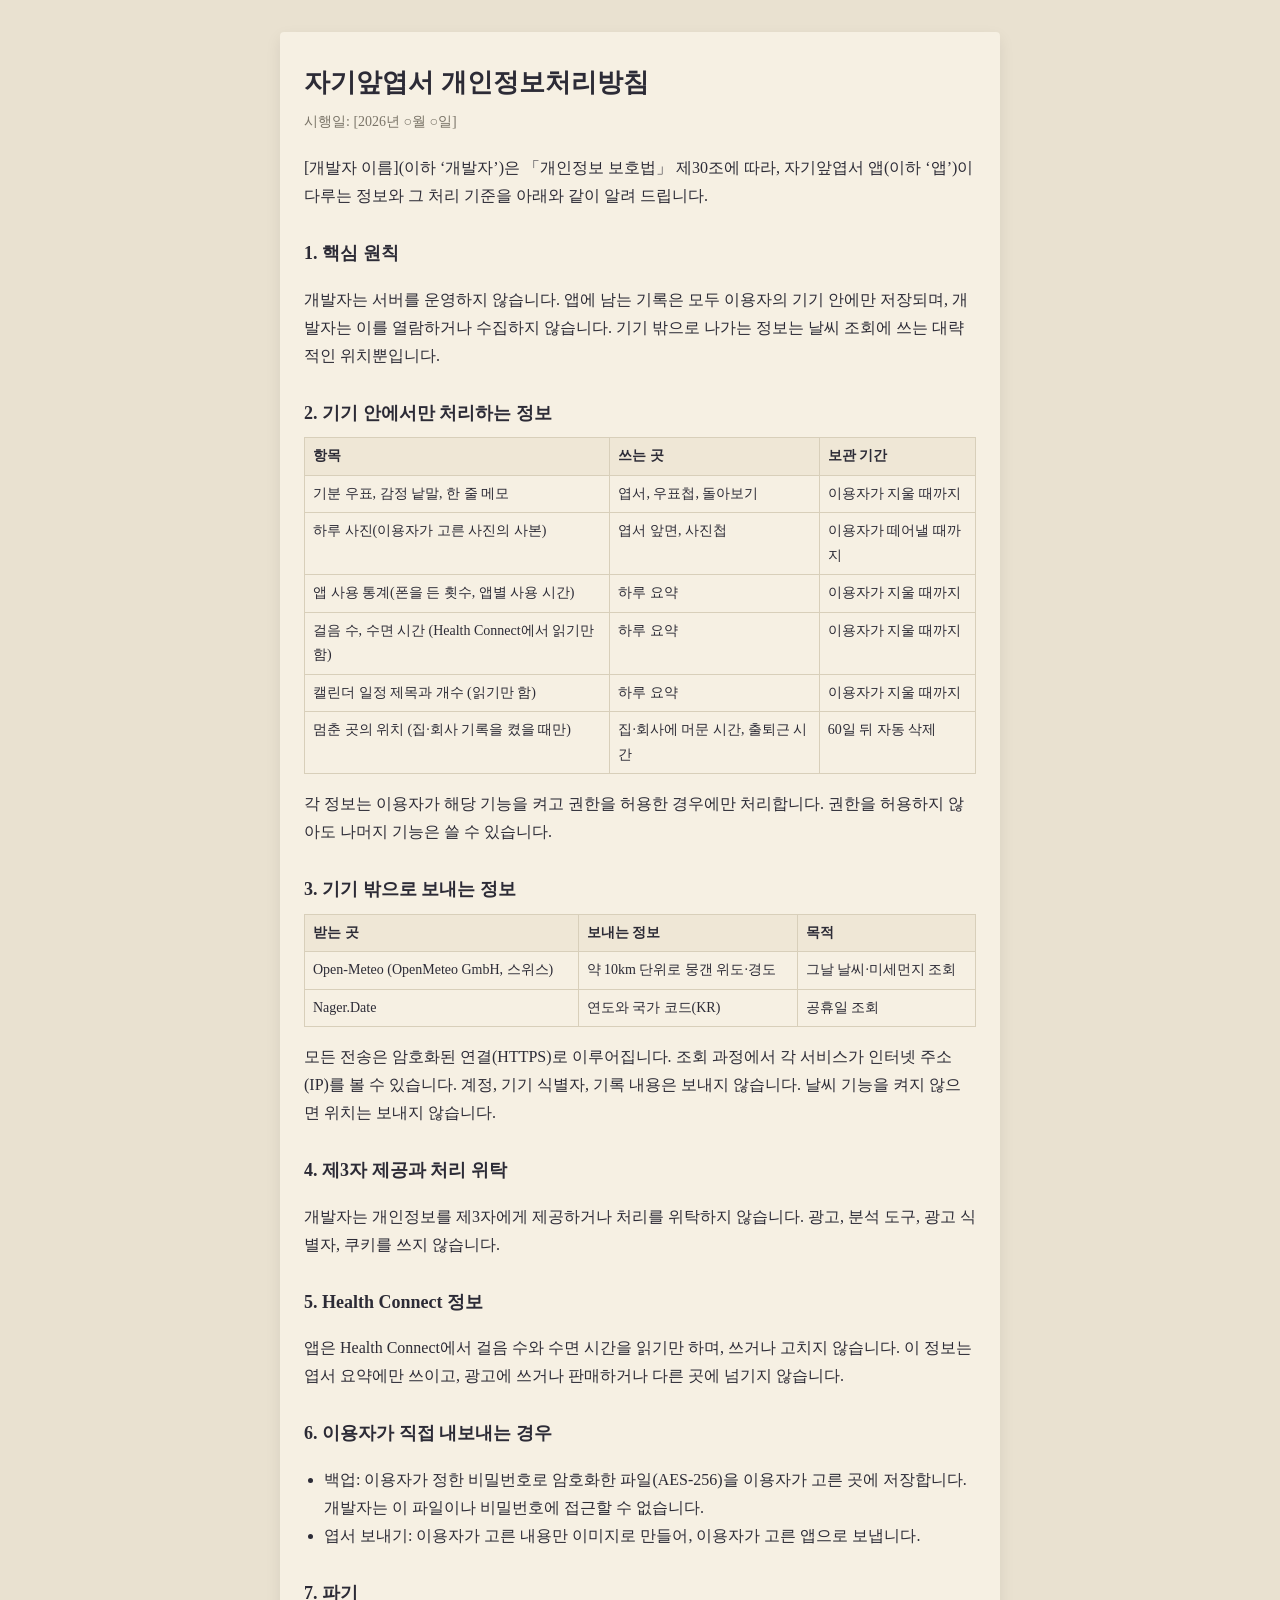
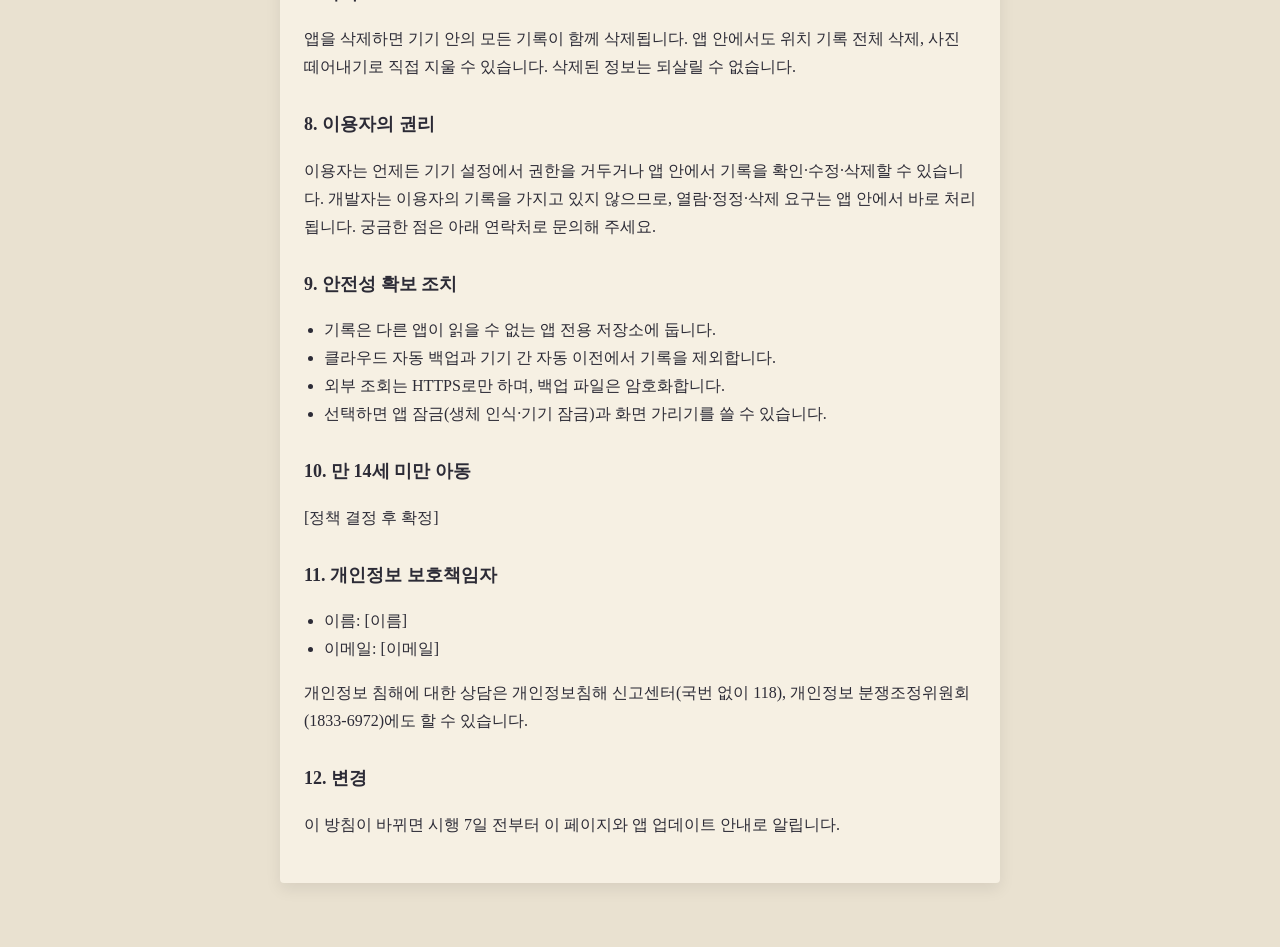
==== index.html @ 0195c379 "자기앞엽서 개인정보처리방침 페이지 Co-Authored-By: Claude Opus 5.5 <noreply@anthropic.com> Claude-Session: https://c" ====
<!doctype html>
<html lang="ko">
<head>
<meta charset="utf-8">
<meta name="viewport" content="width=device-width, initial-scale=1">
<title>자기앞엽서 개인정보처리방침</title>
<style>
  body { margin: 0; background: #e9e1d0; color: #2c2b36; font-family: "Gowun Batang", "Noto Serif KR", serif; line-height: 1.75; }
  main { max-width: 720px; margin: 0 auto; padding: 32px 20px 64px; }
  article { background: #f6f0e3; padding: 28px 24px; border-radius: 4px; box-shadow: 0 6px 16px rgba(0,0,0,.08); }
  h1 { font-size: 26px; margin: 0 0 4px; }
  h2 { font-size: 18px; margin: 28px 0 8px; }
  .meta { color: #7a7468; font-size: 14px; margin: 0 0 20px; }
  table { width: 100%; border-collapse: collapse; font-size: 14px; margin: 8px 0; }
  th, td { border: 1px solid #d8cfba; padding: 6px 8px; text-align: left; vertical-align: top; }
  th { background: #efe7d6; }
  ul { padding-left: 20px; }
</style>
</head>
<body>
<main>
<article>
<h1>자기앞엽서 개인정보처리방침</h1>
<p class="meta">시행일: [2026년 ○월 ○일]</p>

<p>[개발자 이름](이하 ‘개발자’)은 「개인정보 보호법」 제30조에 따라, 자기앞엽서 앱(이하 ‘앱’)이 다루는 정보와 그 처리 기준을 아래와 같이 알려 드립니다.</p>

<h2>1. 핵심 원칙</h2>
<p>개발자는 서버를 운영하지 않습니다. 앱에 남는 기록은 모두 이용자의 기기 안에만 저장되며, 개발자는 이를 열람하거나 수집하지 않습니다. 기기 밖으로 나가는 정보는 날씨 조회에 쓰는 대략적인 위치뿐입니다.</p>

<h2>2. 기기 안에서만 처리하는 정보</h2>
<table>
<tr><th>항목</th><th>쓰는 곳</th><th>보관 기간</th></tr>
<tr><td>기분 우표, 감정 낱말, 한 줄 메모</td><td>엽서, 우표첩, 돌아보기</td><td>이용자가 지울 때까지</td></tr>
<tr><td>하루 사진(이용자가 고른 사진의 사본)</td><td>엽서 앞면, 사진첩</td><td>이용자가 떼어낼 때까지</td></tr>
<tr><td>앱 사용 통계(폰을 든 횟수, 앱별 사용 시간)</td><td>하루 요약</td><td>이용자가 지울 때까지</td></tr>
<tr><td>걸음 수, 수면 시간 (Health Connect에서 읽기만 함)</td><td>하루 요약</td><td>이용자가 지울 때까지</td></tr>
<tr><td>캘린더 일정 제목과 개수 (읽기만 함)</td><td>하루 요약</td><td>이용자가 지울 때까지</td></tr>
<tr><td>멈춘 곳의 위치 (집·회사 기록을 켰을 때만)</td><td>집·회사에 머문 시간, 출퇴근 시간</td><td>60일 뒤 자동 삭제</td></tr>
</table>
<p>각 정보는 이용자가 해당 기능을 켜고 권한을 허용한 경우에만 처리합니다. 권한을 허용하지 않아도 나머지 기능은 쓸 수 있습니다.</p>

<h2>3. 기기 밖으로 보내는 정보</h2>
<table>
<tr><th>받는 곳</th><th>보내는 정보</th><th>목적</th></tr>
<tr><td>Open-Meteo (OpenMeteo GmbH, 스위스)</td><td>약 10km 단위로 뭉갠 위도·경도</td><td>그날 날씨·미세먼지 조회</td></tr>
<tr><td>Nager.Date</td><td>연도와 국가 코드(KR)</td><td>공휴일 조회</td></tr>
</table>
<p>모든 전송은 암호화된 연결(HTTPS)로 이루어집니다. 조회 과정에서 각 서비스가 인터넷 주소(IP)를 볼 수 있습니다. 계정, 기기 식별자, 기록 내용은 보내지 않습니다. 날씨 기능을 켜지 않으면 위치는 보내지 않습니다.</p>

<h2>4. 제3자 제공과 처리 위탁</h2>
<p>개발자는 개인정보를 제3자에게 제공하거나 처리를 위탁하지 않습니다. 광고, 분석 도구, 광고 식별자, 쿠키를 쓰지 않습니다.</p>

<h2>5. Health Connect 정보</h2>
<p>앱은 Health Connect에서 걸음 수와 수면 시간을 읽기만 하며, 쓰거나 고치지 않습니다. 이 정보는 엽서 요약에만 쓰이고, 광고에 쓰거나 판매하거나 다른 곳에 넘기지 않습니다.</p>

<h2>6. 이용자가 직접 내보내는 경우</h2>
<ul>
<li>백업: 이용자가 정한 비밀번호로 암호화한 파일(AES-256)을 이용자가 고른 곳에 저장합니다. 개발자는 이 파일이나 비밀번호에 접근할 수 없습니다.</li>
<li>엽서 보내기: 이용자가 고른 내용만 이미지로 만들어, 이용자가 고른 앱으로 보냅니다.</li>
</ul>

<h2>7. 파기</h2>
<p>앱을 삭제하면 기기 안의 모든 기록이 함께 삭제됩니다. 앱 안에서도 위치 기록 전체 삭제, 사진 떼어내기로 직접 지울 수 있습니다. 삭제된 정보는 되살릴 수 없습니다.</p>

<h2>8. 이용자의 권리</h2>
<p>이용자는 언제든 기기 설정에서 권한을 거두거나 앱 안에서 기록을 확인·수정·삭제할 수 있습니다. 개발자는 이용자의 기록을 가지고 있지 않으므로, 열람·정정·삭제 요구는 앱 안에서 바로 처리됩니다. 궁금한 점은 아래 연락처로 문의해 주세요.</p>

<h2>9. 안전성 확보 조치</h2>
<ul>
<li>기록은 다른 앱이 읽을 수 없는 앱 전용 저장소에 둡니다.</li>
<li>클라우드 자동 백업과 기기 간 자동 이전에서 기록을 제외합니다.</li>
<li>외부 조회는 HTTPS로만 하며, 백업 파일은 암호화합니다.</li>
<li>선택하면 앱 잠금(생체 인식·기기 잠금)과 화면 가리기를 쓸 수 있습니다.</li>
</ul>

<h2>10. 만 14세 미만 아동</h2>
<p>[정책 결정 후 확정]</p>

<h2>11. 개인정보 보호책임자</h2>
<ul>
<li>이름: [이름]</li>
<li>이메일: [이메일]</li>
</ul>
<p>개인정보 침해에 대한 상담은 개인정보침해 신고센터(국번 없이 118), 개인정보 분쟁조정위원회(1833-6972)에도 할 수 있습니다.</p>

<h2>12. 변경</h2>
<p>이 방침이 바뀌면 시행 7일 전부터 이 페이지와 앱 업데이트 안내로 알립니다.</p>
</article>
</main>
</body>
</html>
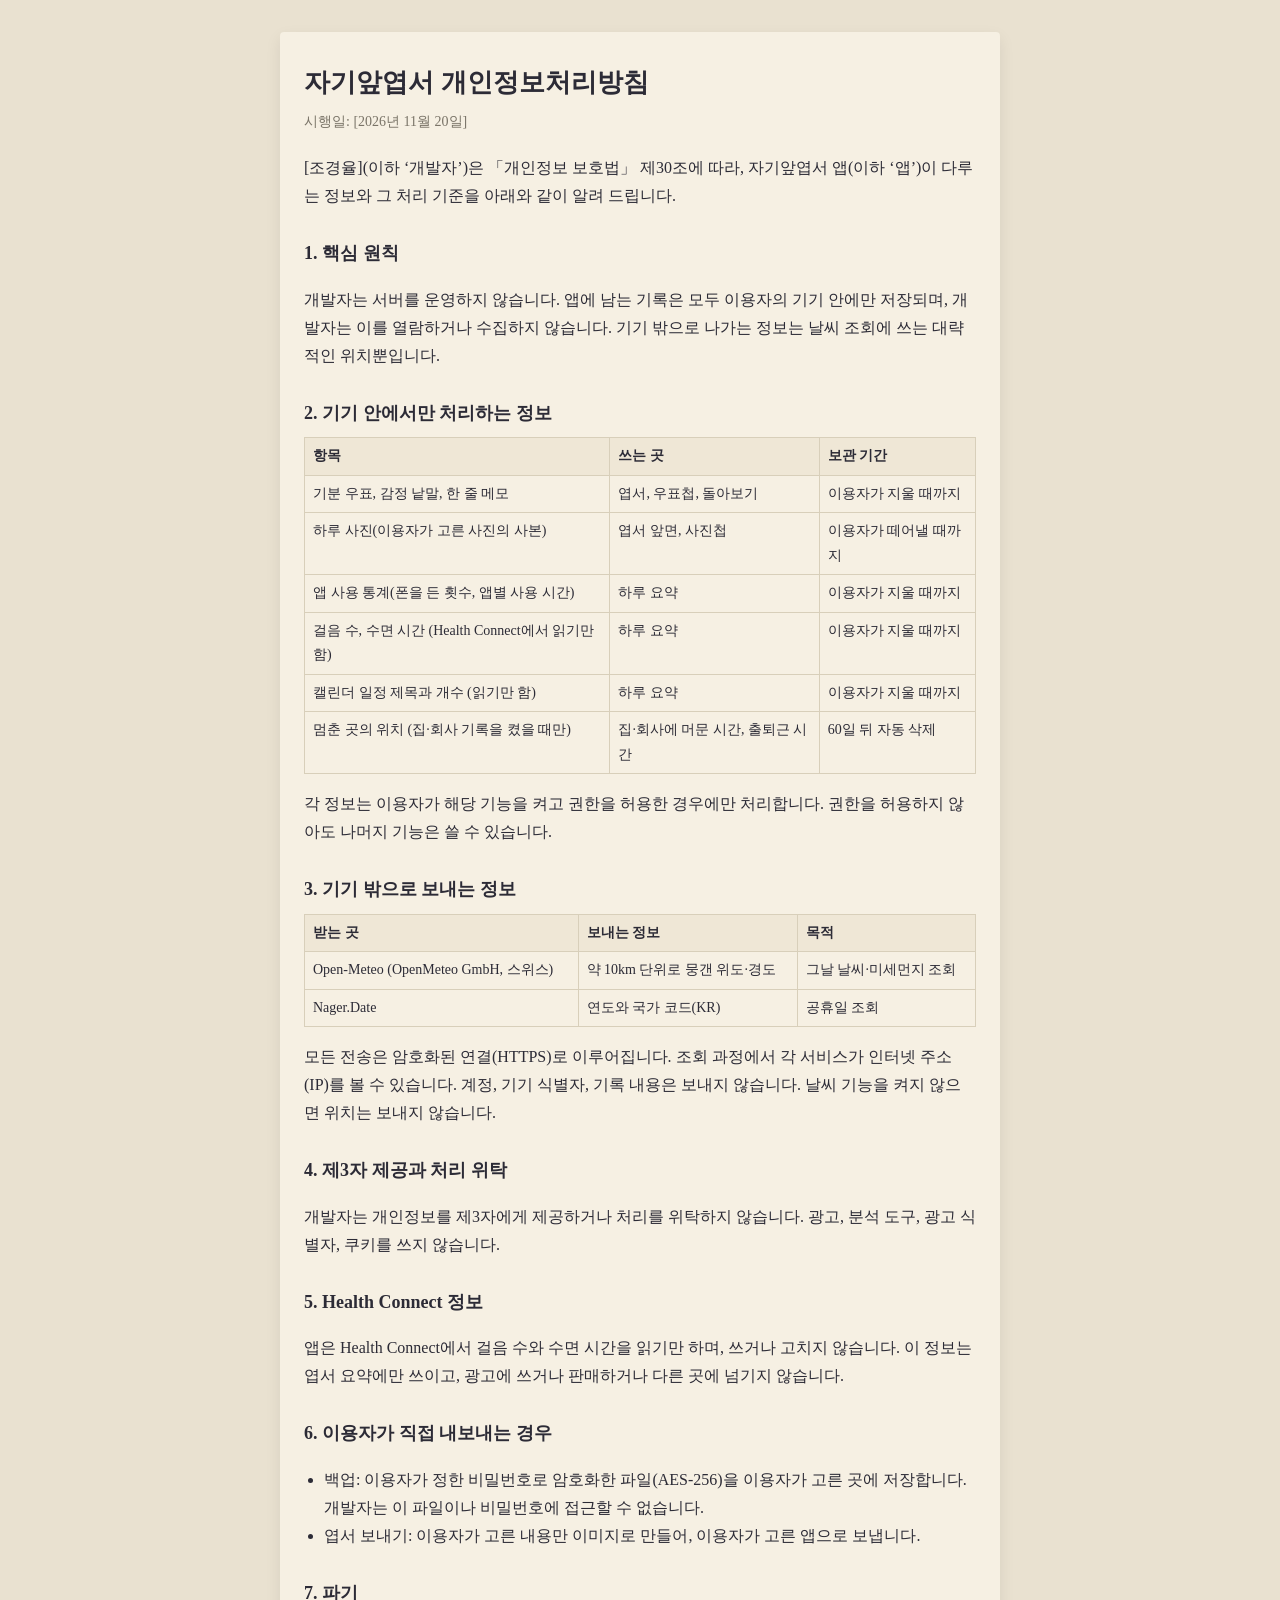
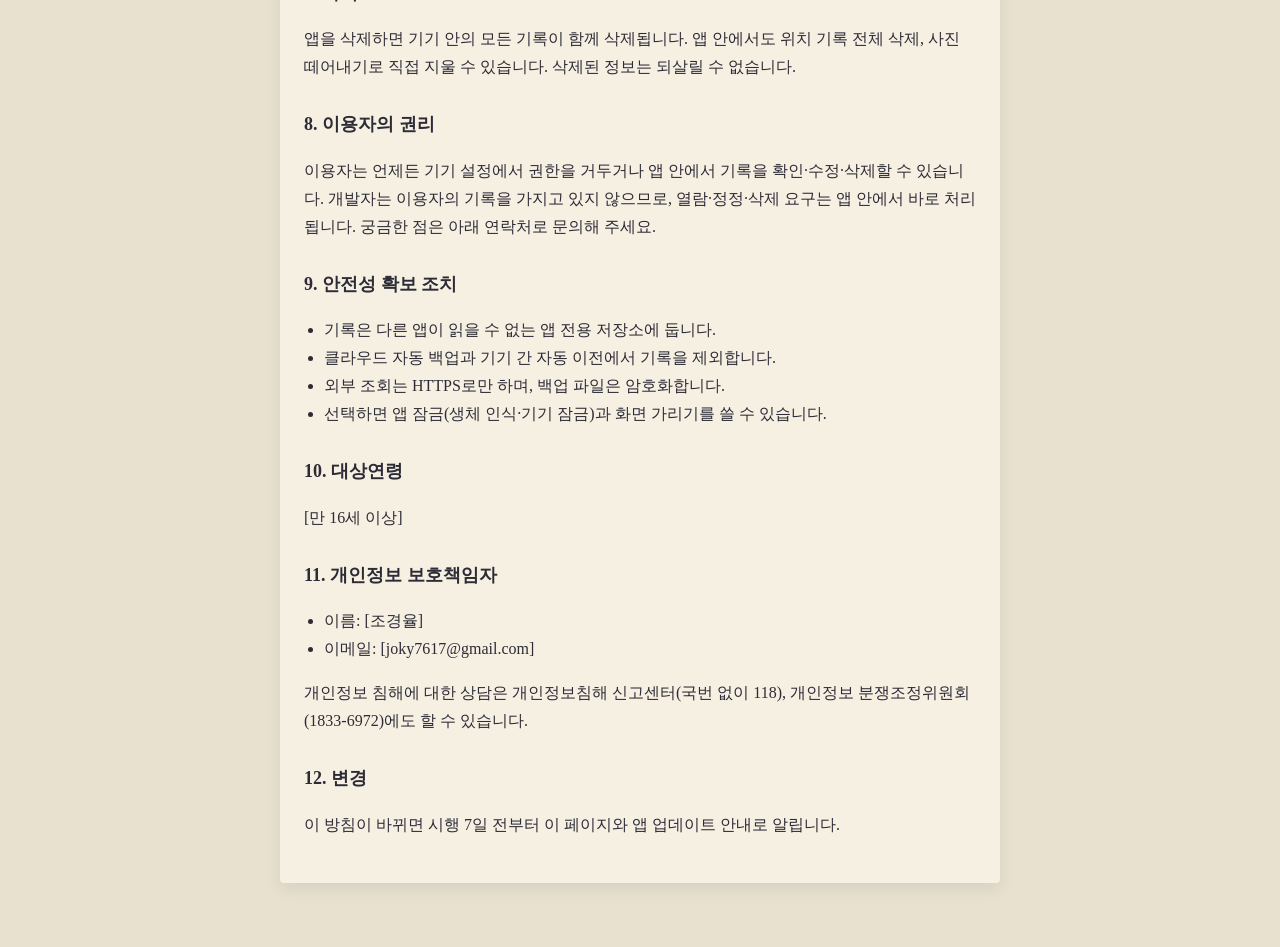
==== commit 13695b89: "Update index.html" ====
--- a/index.html
+++ b/index.html
@@ -21,9 +21,9 @@
 <main>
 <article>
 <h1>자기앞엽서 개인정보처리방침</h1>
-<p class="meta">시행일: [2026년 ○월 ○일]</p>
+<p class="meta">시행일: [2026년 11월 20일]</p>
 
-<p>[개발자 이름](이하 ‘개발자’)은 「개인정보 보호법」 제30조에 따라, 자기앞엽서 앱(이하 ‘앱’)이 다루는 정보와 그 처리 기준을 아래와 같이 알려 드립니다.</p>
+<p>[조경율](이하 ‘개발자’)은 「개인정보 보호법」 제30조에 따라, 자기앞엽서 앱(이하 ‘앱’)이 다루는 정보와 그 처리 기준을 아래와 같이 알려 드립니다.</p>
 
 <h2>1. 핵심 원칙</h2>
 <p>개발자는 서버를 운영하지 않습니다. 앱에 남는 기록은 모두 이용자의 기기 안에만 저장되며, 개발자는 이를 열람하거나 수집하지 않습니다. 기기 밖으로 나가는 정보는 날씨 조회에 쓰는 대략적인 위치뿐입니다.</p>
@@ -74,13 +74,13 @@
 <li>선택하면 앱 잠금(생체 인식·기기 잠금)과 화면 가리기를 쓸 수 있습니다.</li>
 </ul>
 
-<h2>10. 만 14세 미만 아동</h2>
-<p>[정책 결정 후 확정]</p>
+<h2>10. 대상연령</h2>
+<p>[만 16세 이상]</p>
 
 <h2>11. 개인정보 보호책임자</h2>
 <ul>
-<li>이름: [이름]</li>
-<li>이메일: [이메일]</li>
+<li>이름: [조경율]</li>
+<li>이메일: [joky7617@gmail.com]</li>
 </ul>
 <p>개인정보 침해에 대한 상담은 개인정보침해 신고센터(국번 없이 118), 개인정보 분쟁조정위원회(1833-6972)에도 할 수 있습니다.</p>
 
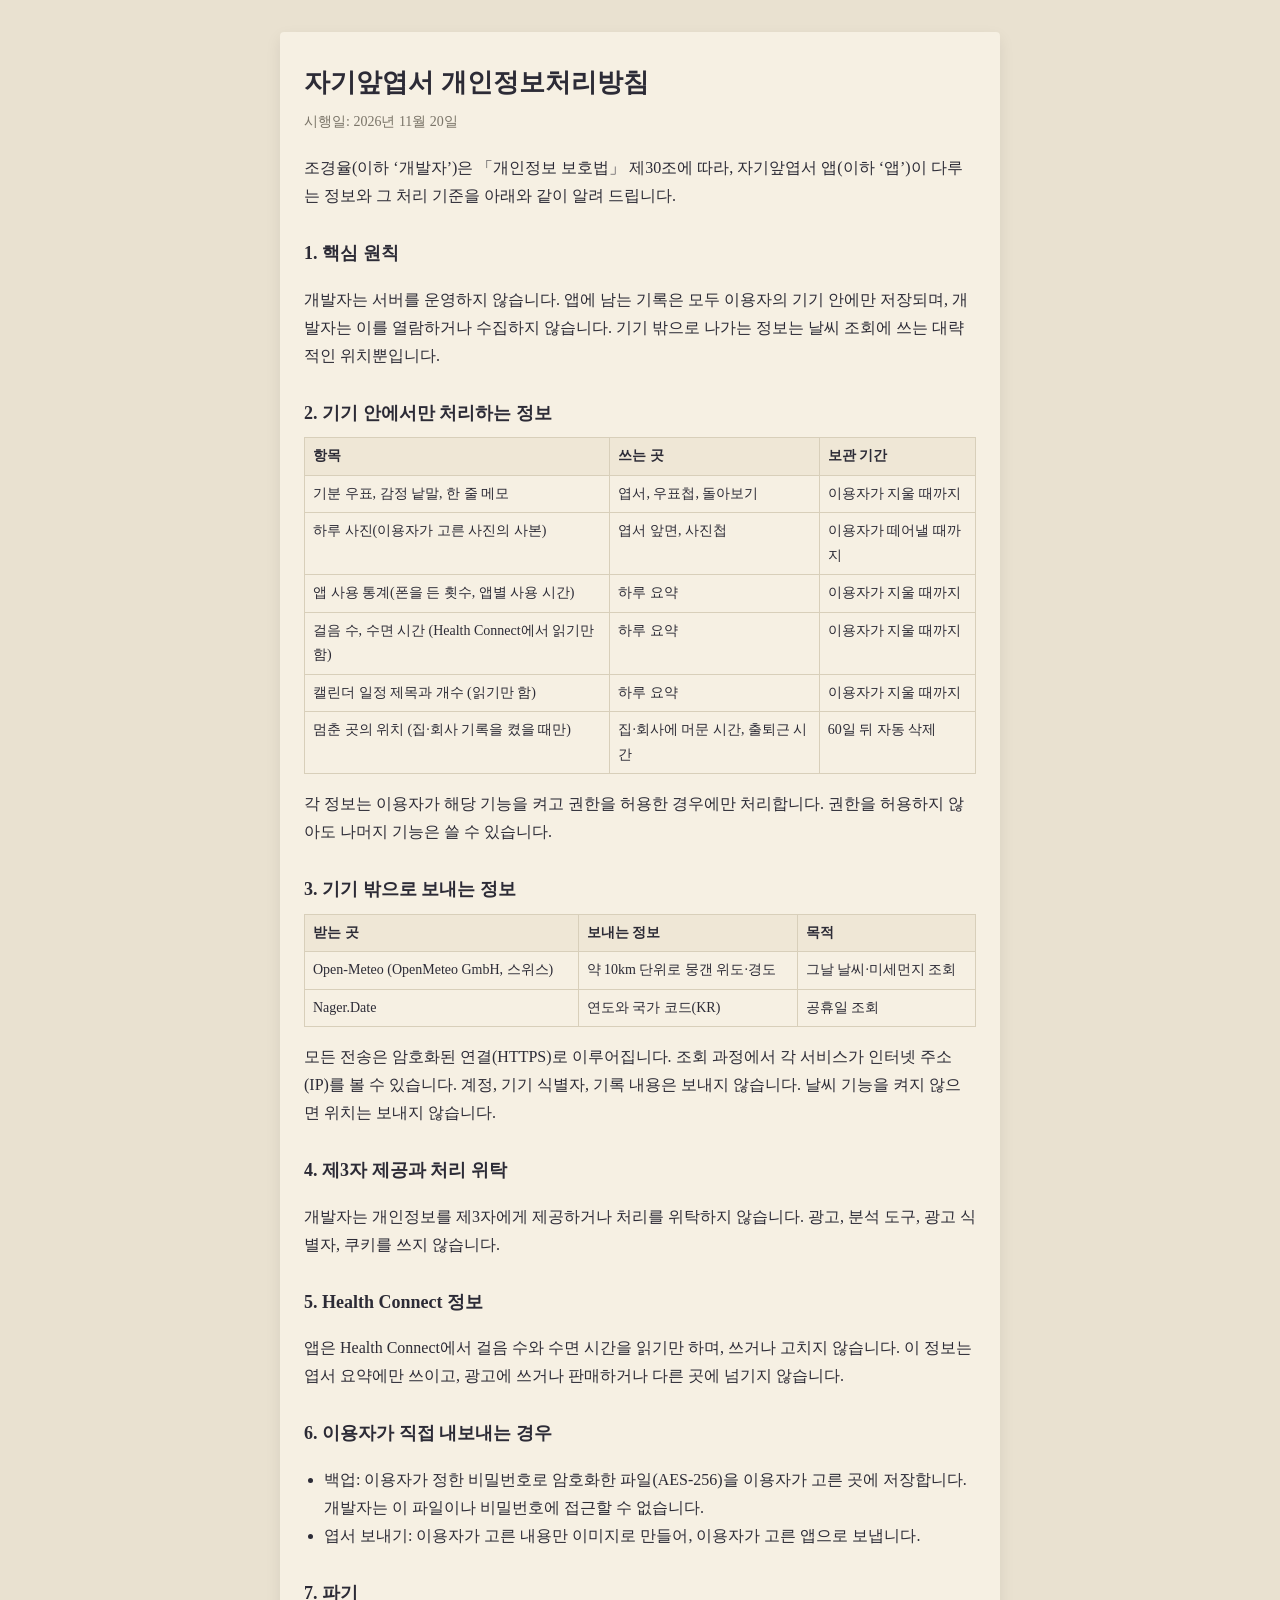
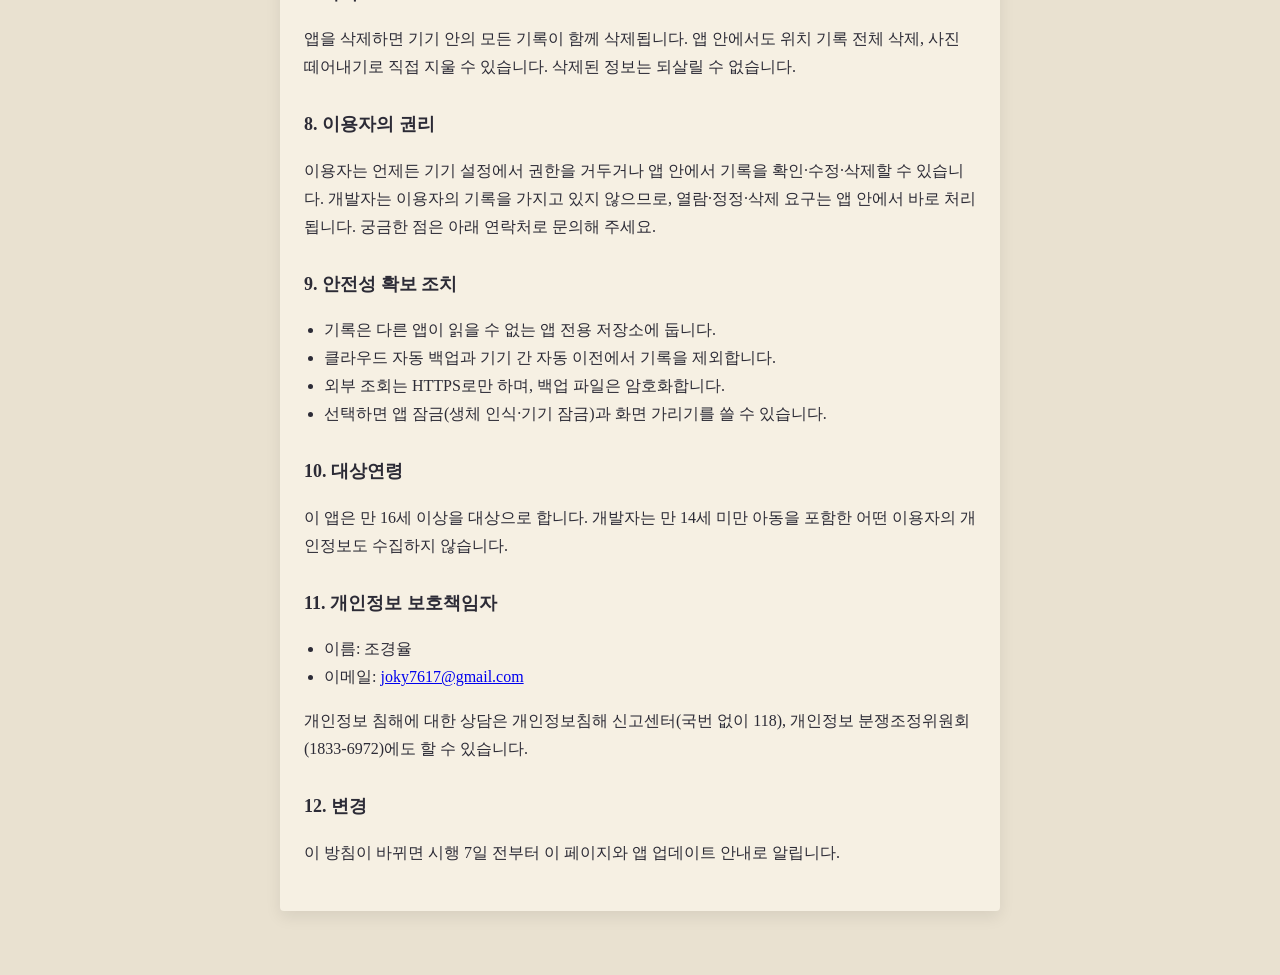
==== commit 03755d81: "대괄호 정리, 대상 연령 문장 보완 Co-Authored-By: Claude Opus 5.5 <noreply@anthropic.com> Claude-Session: https://" ====
--- a/index.html
+++ b/index.html
@@ -21,9 +21,9 @@
 <main>
 <article>
 <h1>자기앞엽서 개인정보처리방침</h1>
-<p class="meta">시행일: [2026년 11월 20일]</p>
+<p class="meta">시행일: 2026년 11월 20일</p>
 
-<p>[조경율](이하 ‘개발자’)은 「개인정보 보호법」 제30조에 따라, 자기앞엽서 앱(이하 ‘앱’)이 다루는 정보와 그 처리 기준을 아래와 같이 알려 드립니다.</p>
+<p>조경율(이하 ‘개발자’)은 「개인정보 보호법」 제30조에 따라, 자기앞엽서 앱(이하 ‘앱’)이 다루는 정보와 그 처리 기준을 아래와 같이 알려 드립니다.</p>
 
 <h2>1. 핵심 원칙</h2>
 <p>개발자는 서버를 운영하지 않습니다. 앱에 남는 기록은 모두 이용자의 기기 안에만 저장되며, 개발자는 이를 열람하거나 수집하지 않습니다. 기기 밖으로 나가는 정보는 날씨 조회에 쓰는 대략적인 위치뿐입니다.</p>
@@ -75,12 +75,12 @@
 </ul>
 
 <h2>10. 대상연령</h2>
-<p>[만 16세 이상]</p>
+<p>이 앱은 만 16세 이상을 대상으로 합니다. 개발자는 만 14세 미만 아동을 포함한 어떤 이용자의 개인정보도 수집하지 않습니다.</p>
 
 <h2>11. 개인정보 보호책임자</h2>
 <ul>
-<li>이름: [조경율]</li>
-<li>이메일: [joky7617@gmail.com]</li>
+<li>이름: 조경율</li>
+<li>이메일: <a href="mailto:joky7617@gmail.com">joky7617@gmail.com</a></li>
 </ul>
 <p>개인정보 침해에 대한 상담은 개인정보침해 신고센터(국번 없이 118), 개인정보 분쟁조정위원회(1833-6972)에도 할 수 있습니다.</p>
 
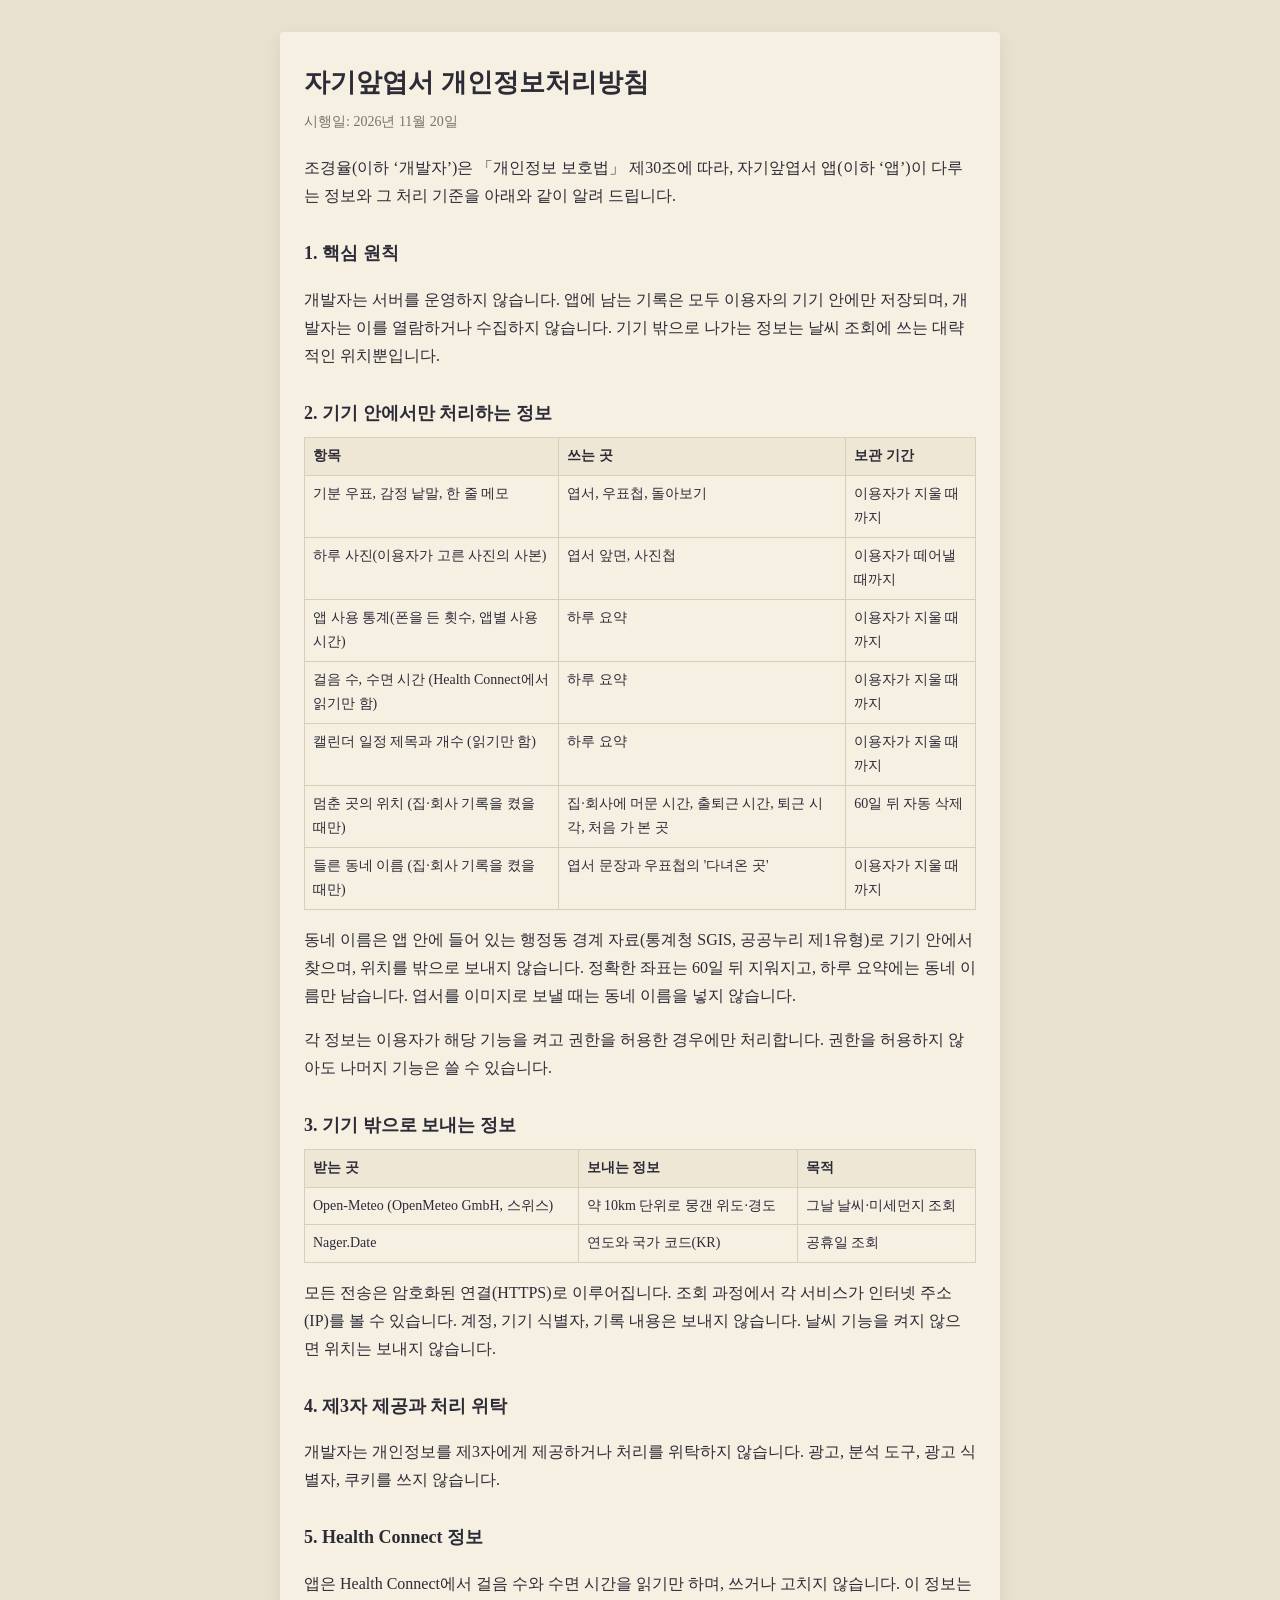
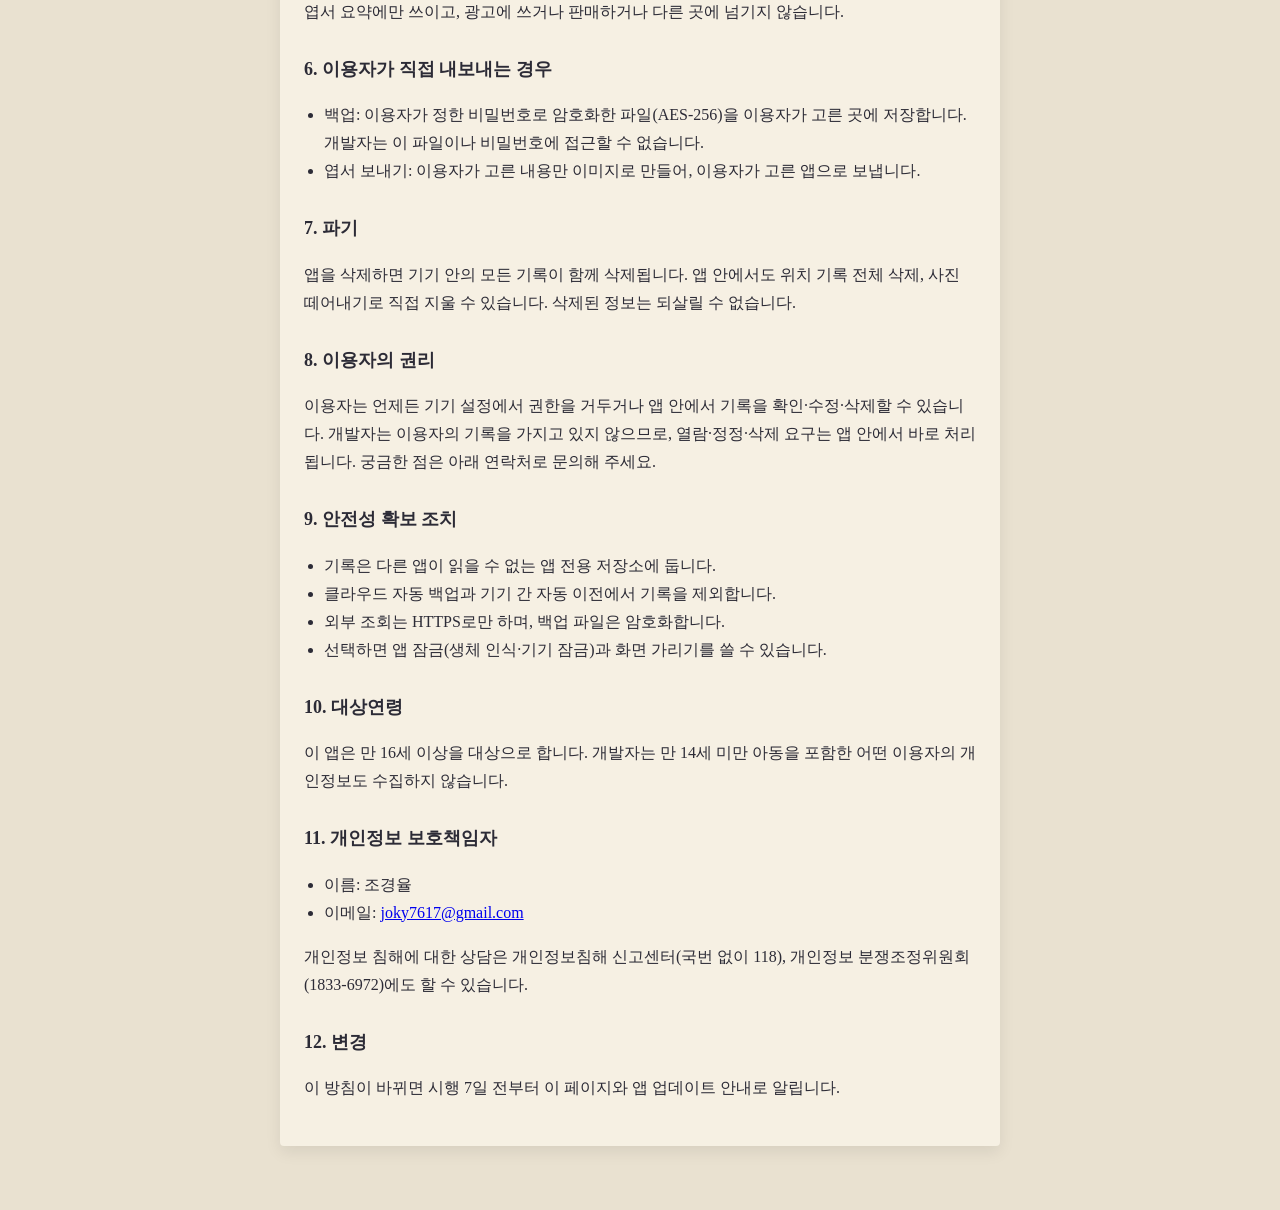
==== commit e4875e02: "들른 동네 이름(기기 안에서만 찾음) 항목 추가 Co-Authored-By: Claude Opus 5.5 <noreply@anthropic.com> Claude-Session: h" ====
--- a/index.html
+++ b/index.html
@@ -36,8 +36,10 @@
 <tr><td>앱 사용 통계(폰을 든 횟수, 앱별 사용 시간)</td><td>하루 요약</td><td>이용자가 지울 때까지</td></tr>
 <tr><td>걸음 수, 수면 시간 (Health Connect에서 읽기만 함)</td><td>하루 요약</td><td>이용자가 지울 때까지</td></tr>
 <tr><td>캘린더 일정 제목과 개수 (읽기만 함)</td><td>하루 요약</td><td>이용자가 지울 때까지</td></tr>
-<tr><td>멈춘 곳의 위치 (집·회사 기록을 켰을 때만)</td><td>집·회사에 머문 시간, 출퇴근 시간</td><td>60일 뒤 자동 삭제</td></tr>
+<tr><td>멈춘 곳의 위치 (집·회사 기록을 켰을 때만)</td><td>집·회사에 머문 시간, 출퇴근 시간, 퇴근 시각, 처음 가 본 곳</td><td>60일 뒤 자동 삭제</td></tr>
+<tr><td>들른 동네 이름 (집·회사 기록을 켰을 때만)</td><td>엽서 문장과 우표첩의 '다녀온 곳'</td><td>이용자가 지울 때까지</td></tr>
 </table>
+<p>동네 이름은 앱 안에 들어 있는 행정동 경계 자료(통계청 SGIS, 공공누리 제1유형)로 기기 안에서 찾으며, 위치를 밖으로 보내지 않습니다. 정확한 좌표는 60일 뒤 지워지고, 하루 요약에는 동네 이름만 남습니다. 엽서를 이미지로 보낼 때는 동네 이름을 넣지 않습니다.</p>
 <p>각 정보는 이용자가 해당 기능을 켜고 권한을 허용한 경우에만 처리합니다. 권한을 허용하지 않아도 나머지 기능은 쓸 수 있습니다.</p>
 
 <h2>3. 기기 밖으로 보내는 정보</h2>
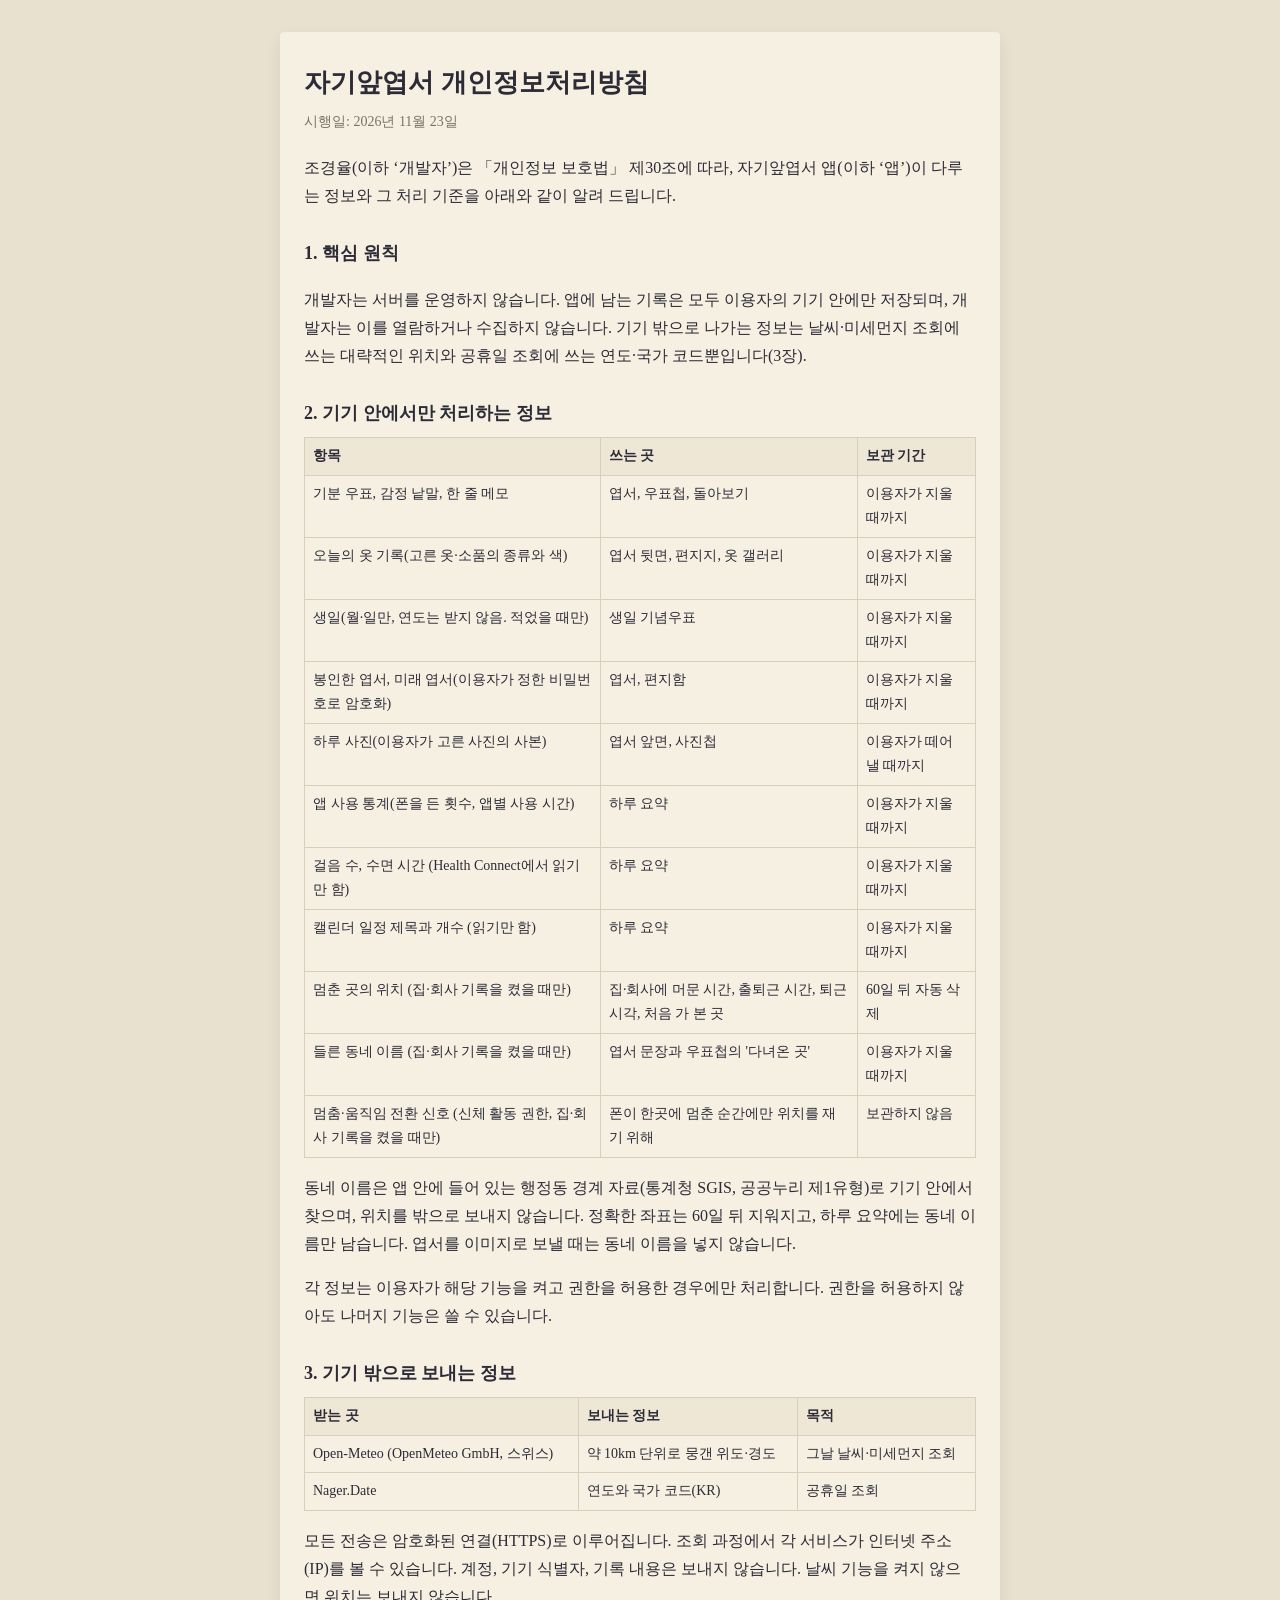
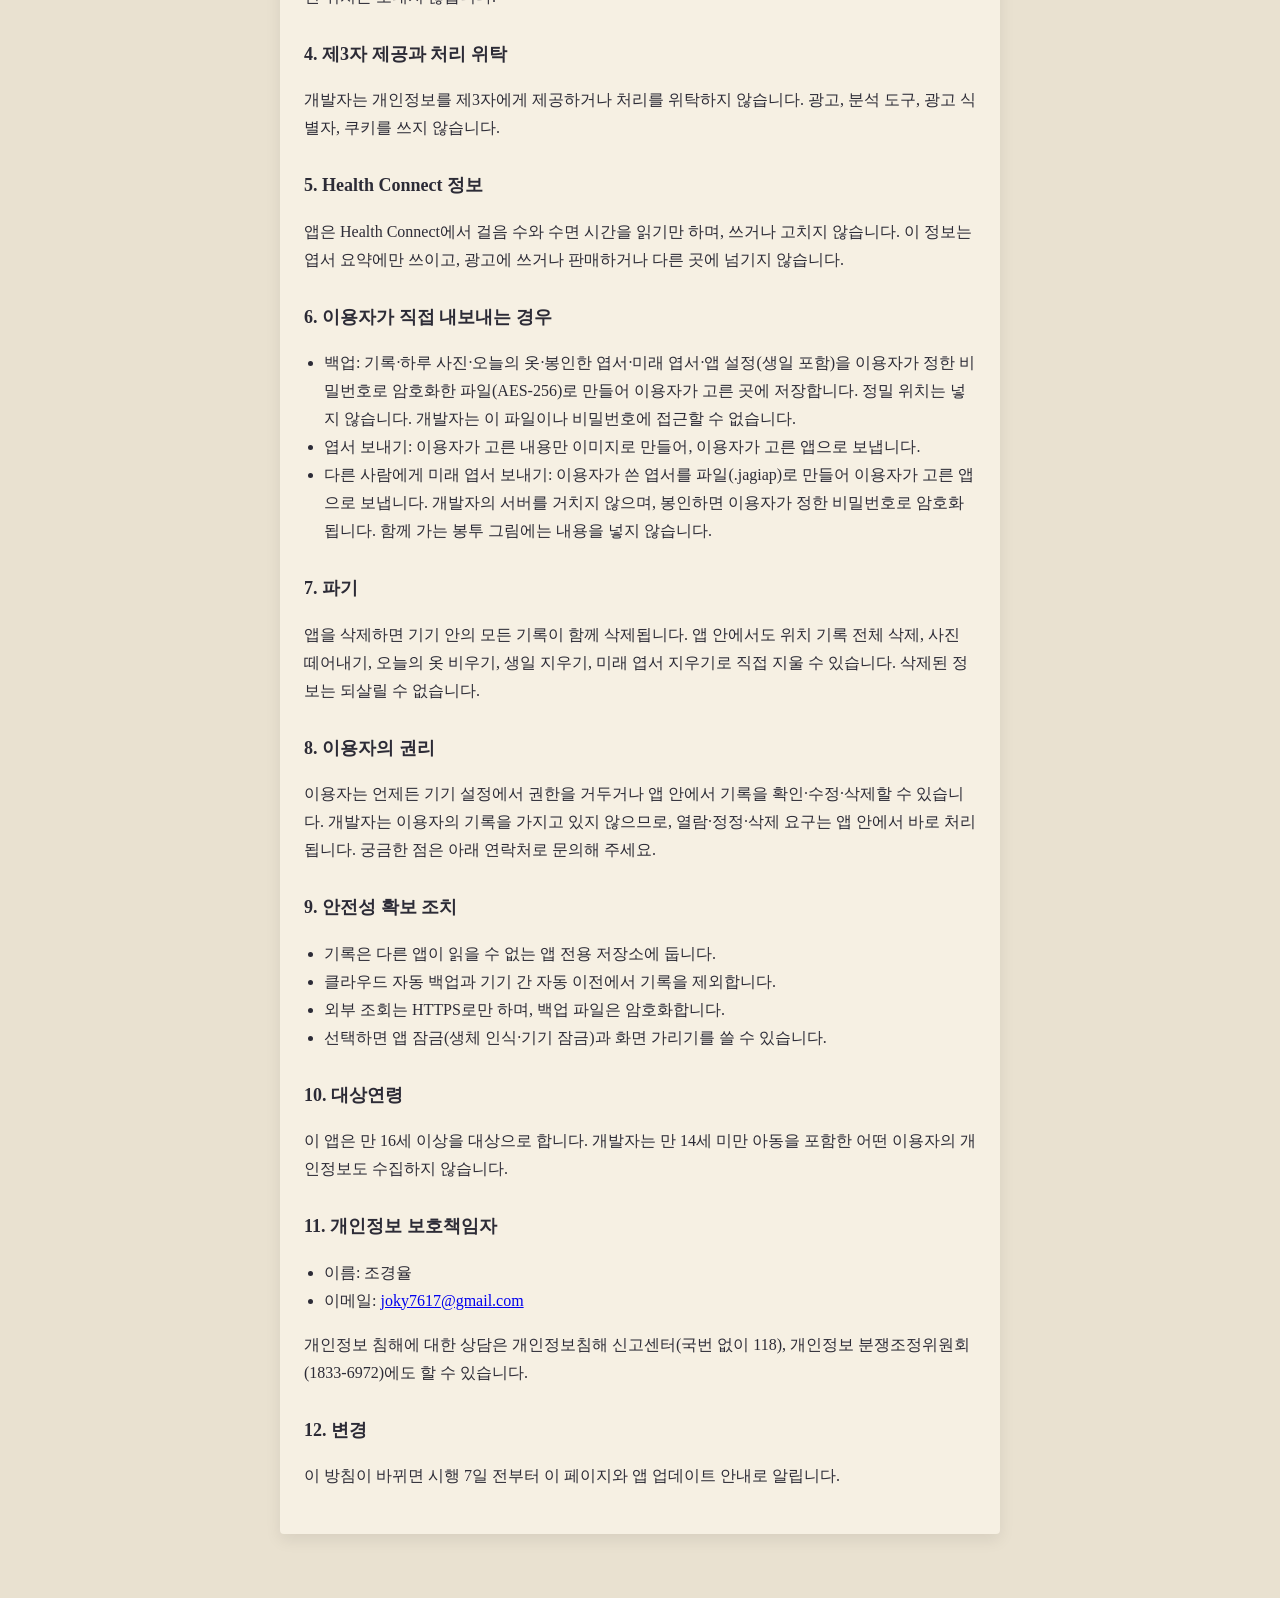
==== commit 16f26e70: "개인정보처리방침: 생일·오늘의 옷·봉인/미래 엽서·활동 신호·백업 범위 추가, 외부 전송 문장 정정 (시행 2026-11-23) Co-Authored-By: Claude Opus " ====
--- a/index.html
+++ b/index.html
@@ -21,23 +21,27 @@
 <main>
 <article>
 <h1>자기앞엽서 개인정보처리방침</h1>
-<p class="meta">시행일: 2026년 11월 20일</p>
+<p class="meta">시행일: 2026년 11월 23일</p>
 
 <p>조경율(이하 ‘개발자’)은 「개인정보 보호법」 제30조에 따라, 자기앞엽서 앱(이하 ‘앱’)이 다루는 정보와 그 처리 기준을 아래와 같이 알려 드립니다.</p>
 
 <h2>1. 핵심 원칙</h2>
-<p>개발자는 서버를 운영하지 않습니다. 앱에 남는 기록은 모두 이용자의 기기 안에만 저장되며, 개발자는 이를 열람하거나 수집하지 않습니다. 기기 밖으로 나가는 정보는 날씨 조회에 쓰는 대략적인 위치뿐입니다.</p>
+<p>개발자는 서버를 운영하지 않습니다. 앱에 남는 기록은 모두 이용자의 기기 안에만 저장되며, 개발자는 이를 열람하거나 수집하지 않습니다. 기기 밖으로 나가는 정보는 날씨·미세먼지 조회에 쓰는 대략적인 위치와 공휴일 조회에 쓰는 연도·국가 코드뿐입니다(3장).</p>
 
 <h2>2. 기기 안에서만 처리하는 정보</h2>
 <table>
 <tr><th>항목</th><th>쓰는 곳</th><th>보관 기간</th></tr>
 <tr><td>기분 우표, 감정 낱말, 한 줄 메모</td><td>엽서, 우표첩, 돌아보기</td><td>이용자가 지울 때까지</td></tr>
+<tr><td>오늘의 옷 기록(고른 옷·소품의 종류와 색)</td><td>엽서 뒷면, 편지지, 옷 갤러리</td><td>이용자가 지울 때까지</td></tr>
+<tr><td>생일(월·일만, 연도는 받지 않음. 적었을 때만)</td><td>생일 기념우표</td><td>이용자가 지울 때까지</td></tr>
+<tr><td>봉인한 엽서, 미래 엽서(이용자가 정한 비밀번호로 암호화)</td><td>엽서, 편지함</td><td>이용자가 지울 때까지</td></tr>
 <tr><td>하루 사진(이용자가 고른 사진의 사본)</td><td>엽서 앞면, 사진첩</td><td>이용자가 떼어낼 때까지</td></tr>
 <tr><td>앱 사용 통계(폰을 든 횟수, 앱별 사용 시간)</td><td>하루 요약</td><td>이용자가 지울 때까지</td></tr>
 <tr><td>걸음 수, 수면 시간 (Health Connect에서 읽기만 함)</td><td>하루 요약</td><td>이용자가 지울 때까지</td></tr>
 <tr><td>캘린더 일정 제목과 개수 (읽기만 함)</td><td>하루 요약</td><td>이용자가 지울 때까지</td></tr>
 <tr><td>멈춘 곳의 위치 (집·회사 기록을 켰을 때만)</td><td>집·회사에 머문 시간, 출퇴근 시간, 퇴근 시각, 처음 가 본 곳</td><td>60일 뒤 자동 삭제</td></tr>
 <tr><td>들른 동네 이름 (집·회사 기록을 켰을 때만)</td><td>엽서 문장과 우표첩의 '다녀온 곳'</td><td>이용자가 지울 때까지</td></tr>
+<tr><td>멈춤·움직임 전환 신호 (신체 활동 권한, 집·회사 기록을 켰을 때만)</td><td>폰이 한곳에 멈춘 순간에만 위치를 재기 위해</td><td>보관하지 않음</td></tr>
 </table>
 <p>동네 이름은 앱 안에 들어 있는 행정동 경계 자료(통계청 SGIS, 공공누리 제1유형)로 기기 안에서 찾으며, 위치를 밖으로 보내지 않습니다. 정확한 좌표는 60일 뒤 지워지고, 하루 요약에는 동네 이름만 남습니다. 엽서를 이미지로 보낼 때는 동네 이름을 넣지 않습니다.</p>
 <p>각 정보는 이용자가 해당 기능을 켜고 권한을 허용한 경우에만 처리합니다. 권한을 허용하지 않아도 나머지 기능은 쓸 수 있습니다.</p>
@@ -58,12 +62,13 @@
 
 <h2>6. 이용자가 직접 내보내는 경우</h2>
 <ul>
-<li>백업: 이용자가 정한 비밀번호로 암호화한 파일(AES-256)을 이용자가 고른 곳에 저장합니다. 개발자는 이 파일이나 비밀번호에 접근할 수 없습니다.</li>
+<li>백업: 기록·하루 사진·오늘의 옷·봉인한 엽서·미래 엽서·앱 설정(생일 포함)을 이용자가 정한 비밀번호로 암호화한 파일(AES-256)로 만들어 이용자가 고른 곳에 저장합니다. 정밀 위치는 넣지 않습니다. 개발자는 이 파일이나 비밀번호에 접근할 수 없습니다.</li>
 <li>엽서 보내기: 이용자가 고른 내용만 이미지로 만들어, 이용자가 고른 앱으로 보냅니다.</li>
+<li>다른 사람에게 미래 엽서 보내기: 이용자가 쓴 엽서를 파일(.jagiap)로 만들어 이용자가 고른 앱으로 보냅니다. 개발자의 서버를 거치지 않으며, 봉인하면 이용자가 정한 비밀번호로 암호화됩니다. 함께 가는 봉투 그림에는 내용을 넣지 않습니다.</li>
 </ul>
 
 <h2>7. 파기</h2>
-<p>앱을 삭제하면 기기 안의 모든 기록이 함께 삭제됩니다. 앱 안에서도 위치 기록 전체 삭제, 사진 떼어내기로 직접 지울 수 있습니다. 삭제된 정보는 되살릴 수 없습니다.</p>
+<p>앱을 삭제하면 기기 안의 모든 기록이 함께 삭제됩니다. 앱 안에서도 위치 기록 전체 삭제, 사진 떼어내기, 오늘의 옷 비우기, 생일 지우기, 미래 엽서 지우기로 직접 지울 수 있습니다. 삭제된 정보는 되살릴 수 없습니다.</p>
 
 <h2>8. 이용자의 권리</h2>
 <p>이용자는 언제든 기기 설정에서 권한을 거두거나 앱 안에서 기록을 확인·수정·삭제할 수 있습니다. 개발자는 이용자의 기록을 가지고 있지 않으므로, 열람·정정·삭제 요구는 앱 안에서 바로 처리됩니다. 궁금한 점은 아래 연락처로 문의해 주세요.</p>
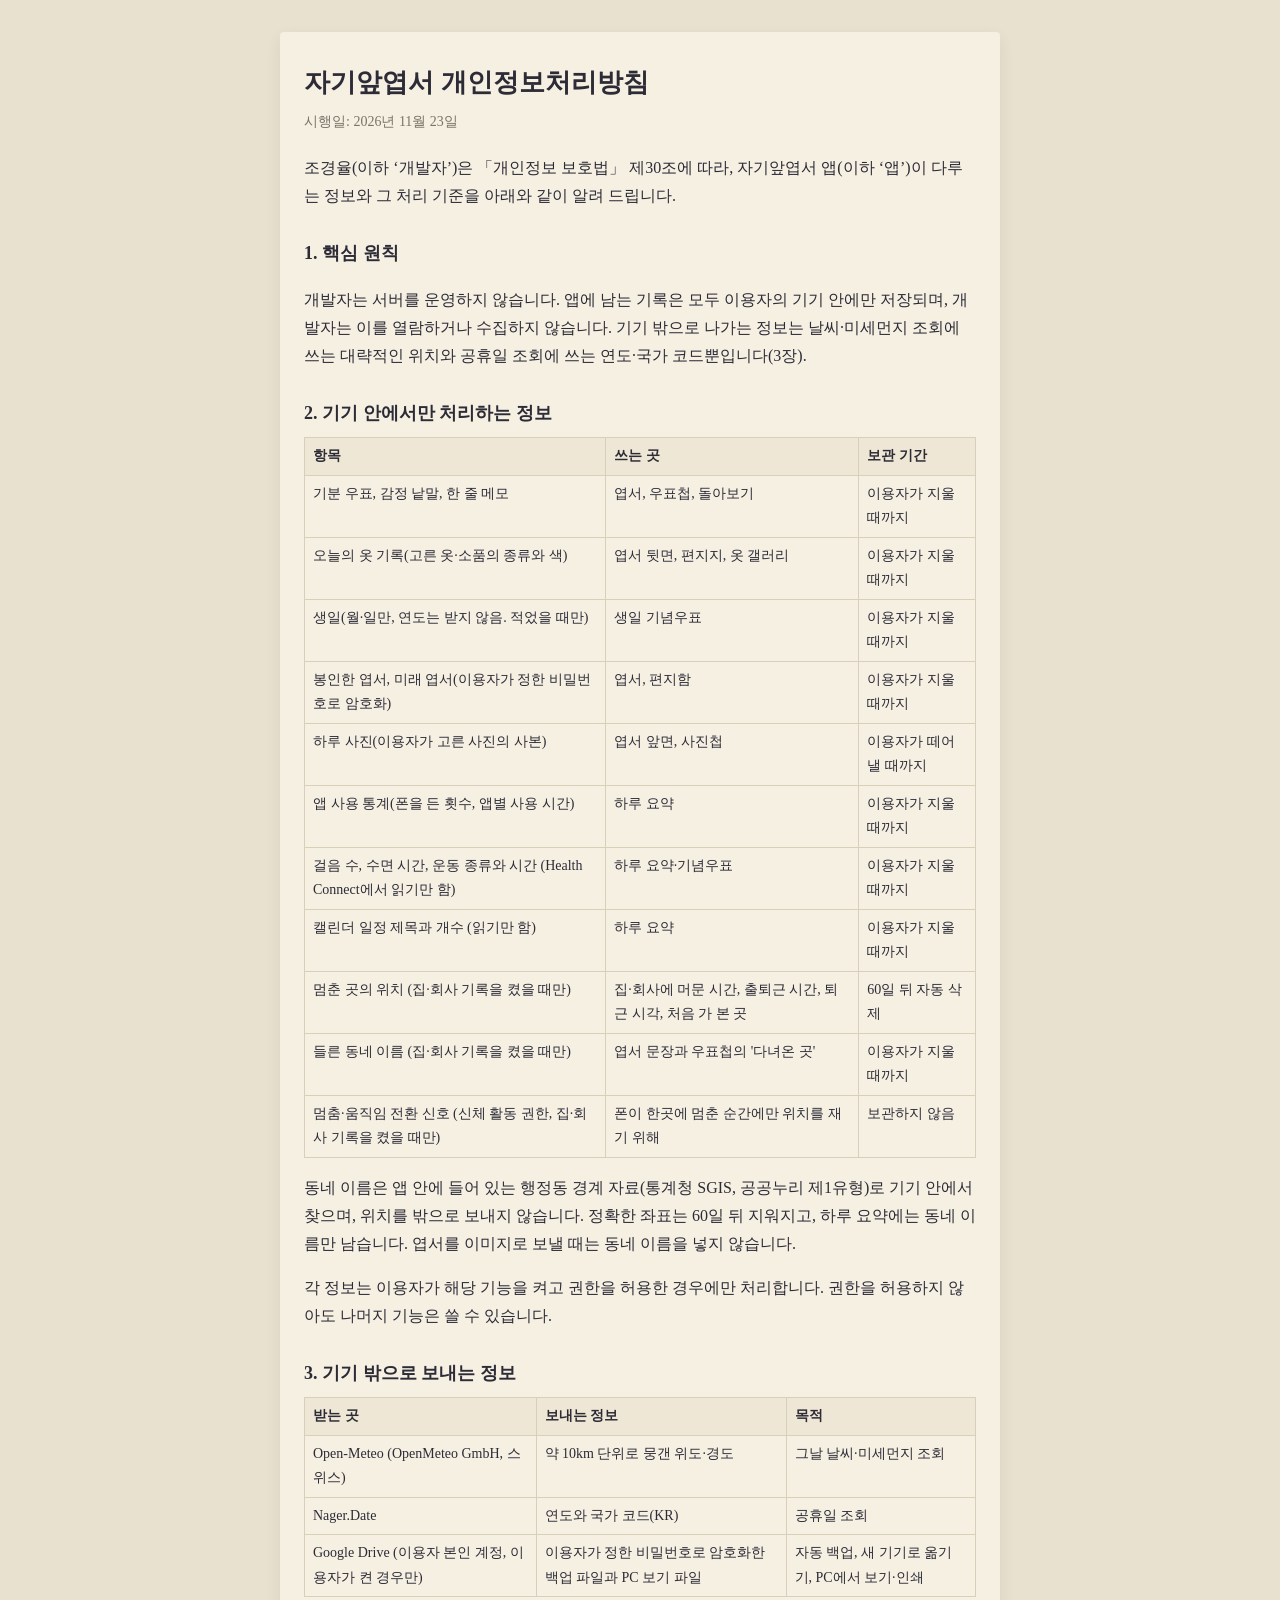
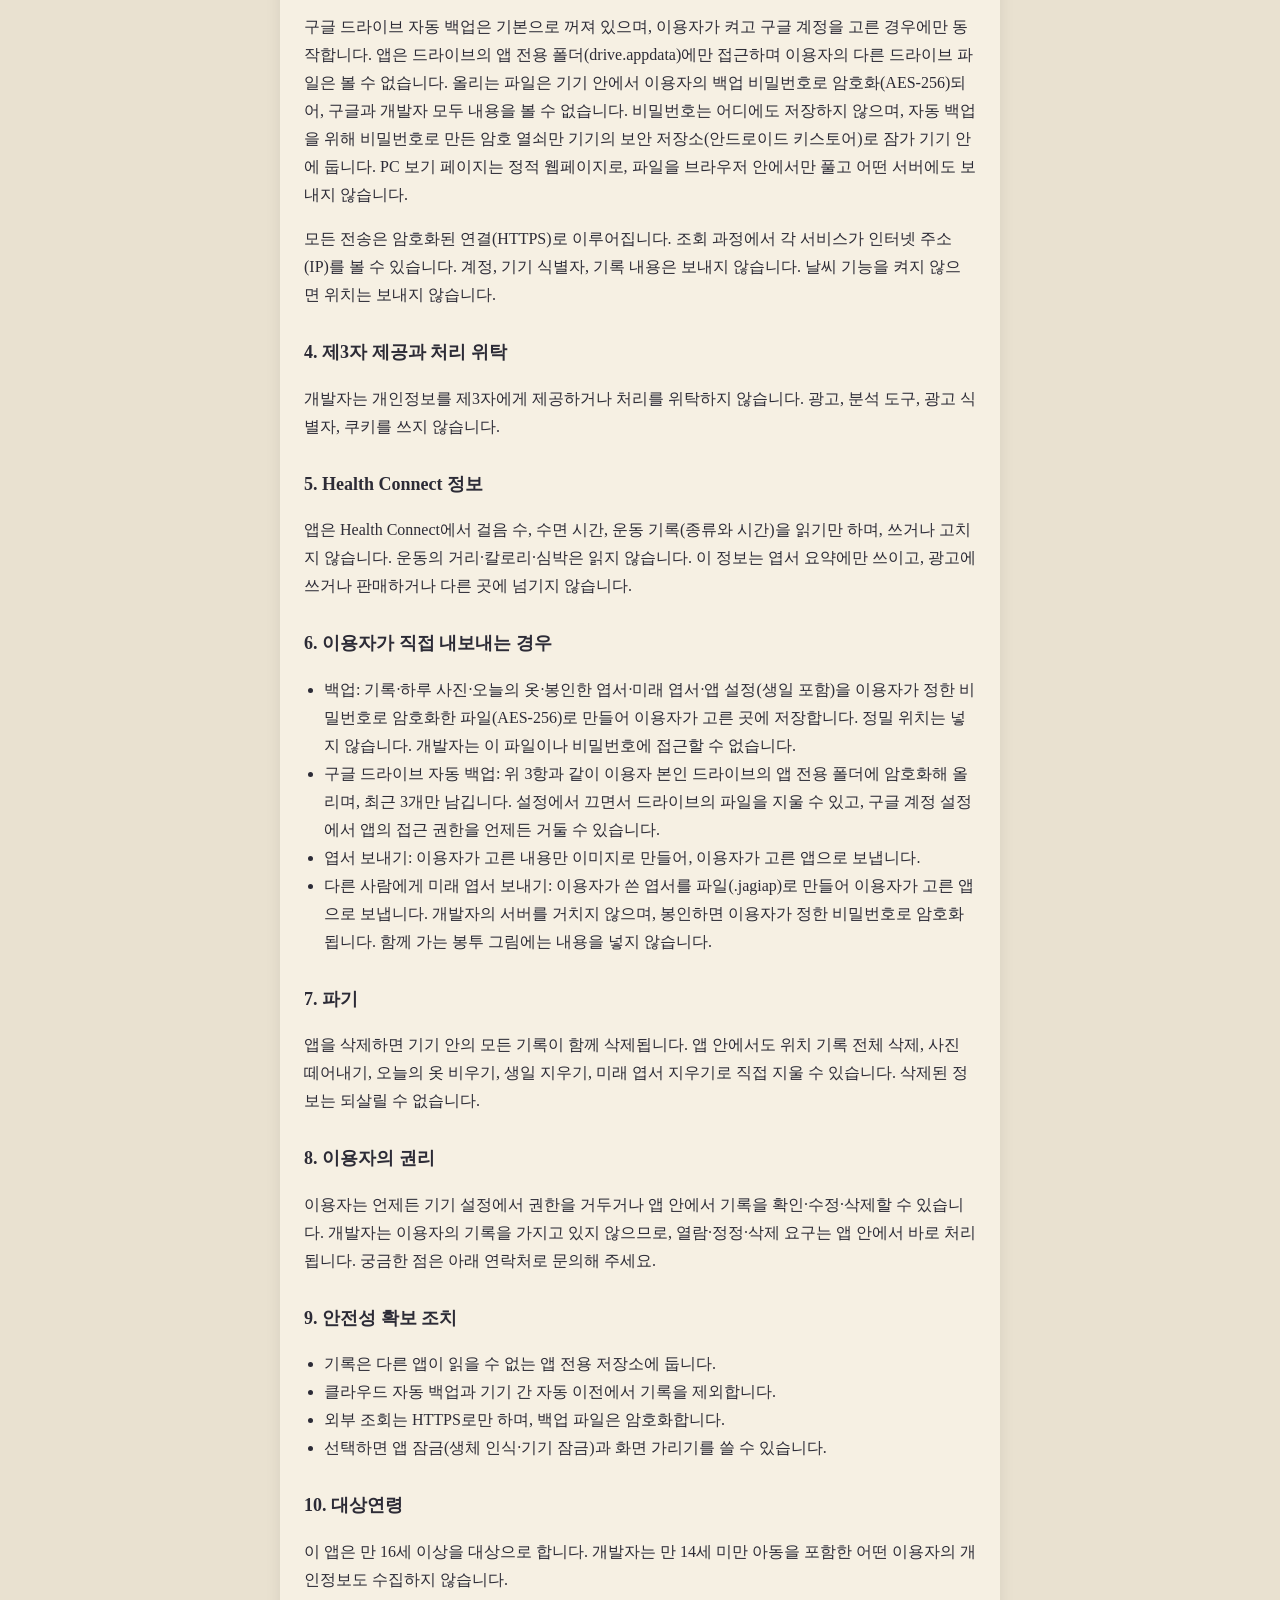
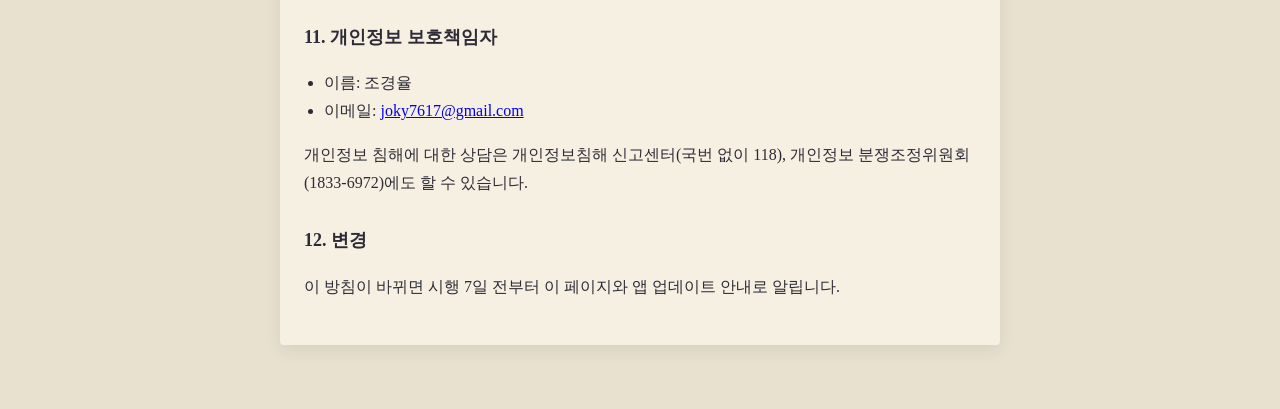
==== commit 830f00b3: "PC 보기·인쇄 페이지(view/) + 개인정보처리방침: 드라이브 자동 백업·운동 기록 - view/: 구글 로그인 → 앱 전용 폴더의 보기 묶음 → 브라우저 안에서 백업 비밀번호" ====
--- a/index.html
+++ b/index.html
@@ -37,7 +37,7 @@
 <tr><td>봉인한 엽서, 미래 엽서(이용자가 정한 비밀번호로 암호화)</td><td>엽서, 편지함</td><td>이용자가 지울 때까지</td></tr>
 <tr><td>하루 사진(이용자가 고른 사진의 사본)</td><td>엽서 앞면, 사진첩</td><td>이용자가 떼어낼 때까지</td></tr>
 <tr><td>앱 사용 통계(폰을 든 횟수, 앱별 사용 시간)</td><td>하루 요약</td><td>이용자가 지울 때까지</td></tr>
-<tr><td>걸음 수, 수면 시간 (Health Connect에서 읽기만 함)</td><td>하루 요약</td><td>이용자가 지울 때까지</td></tr>
+<tr><td>걸음 수, 수면 시간, 운동 종류와 시간 (Health Connect에서 읽기만 함)</td><td>하루 요약·기념우표</td><td>이용자가 지울 때까지</td></tr>
 <tr><td>캘린더 일정 제목과 개수 (읽기만 함)</td><td>하루 요약</td><td>이용자가 지울 때까지</td></tr>
 <tr><td>멈춘 곳의 위치 (집·회사 기록을 켰을 때만)</td><td>집·회사에 머문 시간, 출퇴근 시간, 퇴근 시각, 처음 가 본 곳</td><td>60일 뒤 자동 삭제</td></tr>
 <tr><td>들른 동네 이름 (집·회사 기록을 켰을 때만)</td><td>엽서 문장과 우표첩의 '다녀온 곳'</td><td>이용자가 지울 때까지</td></tr>
@@ -51,18 +51,21 @@
 <tr><th>받는 곳</th><th>보내는 정보</th><th>목적</th></tr>
 <tr><td>Open-Meteo (OpenMeteo GmbH, 스위스)</td><td>약 10km 단위로 뭉갠 위도·경도</td><td>그날 날씨·미세먼지 조회</td></tr>
 <tr><td>Nager.Date</td><td>연도와 국가 코드(KR)</td><td>공휴일 조회</td></tr>
+<tr><td>Google Drive (이용자 본인 계정, 이용자가 켠 경우만)</td><td>이용자가 정한 비밀번호로 암호화한 백업 파일과 PC 보기 파일</td><td>자동 백업, 새 기기로 옮기기, PC에서 보기·인쇄</td></tr>
 </table>
+<p>구글 드라이브 자동 백업은 기본으로 꺼져 있으며, 이용자가 켜고 구글 계정을 고른 경우에만 동작합니다. 앱은 드라이브의 앱 전용 폴더(drive.appdata)에만 접근하며 이용자의 다른 드라이브 파일은 볼 수 없습니다. 올리는 파일은 기기 안에서 이용자의 백업 비밀번호로 암호화(AES-256)되어, 구글과 개발자 모두 내용을 볼 수 없습니다. 비밀번호는 어디에도 저장하지 않으며, 자동 백업을 위해 비밀번호로 만든 암호 열쇠만 기기의 보안 저장소(안드로이드 키스토어)로 잠가 기기 안에 둡니다. PC 보기 페이지는 정적 웹페이지로, 파일을 브라우저 안에서만 풀고 어떤 서버에도 보내지 않습니다.</p>
 <p>모든 전송은 암호화된 연결(HTTPS)로 이루어집니다. 조회 과정에서 각 서비스가 인터넷 주소(IP)를 볼 수 있습니다. 계정, 기기 식별자, 기록 내용은 보내지 않습니다. 날씨 기능을 켜지 않으면 위치는 보내지 않습니다.</p>
 
 <h2>4. 제3자 제공과 처리 위탁</h2>
 <p>개발자는 개인정보를 제3자에게 제공하거나 처리를 위탁하지 않습니다. 광고, 분석 도구, 광고 식별자, 쿠키를 쓰지 않습니다.</p>
 
 <h2>5. Health Connect 정보</h2>
-<p>앱은 Health Connect에서 걸음 수와 수면 시간을 읽기만 하며, 쓰거나 고치지 않습니다. 이 정보는 엽서 요약에만 쓰이고, 광고에 쓰거나 판매하거나 다른 곳에 넘기지 않습니다.</p>
+<p>앱은 Health Connect에서 걸음 수, 수면 시간, 운동 기록(종류와 시간)을 읽기만 하며, 쓰거나 고치지 않습니다. 운동의 거리·칼로리·심박은 읽지 않습니다. 이 정보는 엽서 요약에만 쓰이고, 광고에 쓰거나 판매하거나 다른 곳에 넘기지 않습니다.</p>
 
 <h2>6. 이용자가 직접 내보내는 경우</h2>
 <ul>
 <li>백업: 기록·하루 사진·오늘의 옷·봉인한 엽서·미래 엽서·앱 설정(생일 포함)을 이용자가 정한 비밀번호로 암호화한 파일(AES-256)로 만들어 이용자가 고른 곳에 저장합니다. 정밀 위치는 넣지 않습니다. 개발자는 이 파일이나 비밀번호에 접근할 수 없습니다.</li>
+<li>구글 드라이브 자동 백업: 위 3항과 같이 이용자 본인 드라이브의 앱 전용 폴더에 암호화해 올리며, 최근 3개만 남깁니다. 설정에서 끄면서 드라이브의 파일을 지울 수 있고, 구글 계정 설정에서 앱의 접근 권한을 언제든 거둘 수 있습니다.</li>
 <li>엽서 보내기: 이용자가 고른 내용만 이미지로 만들어, 이용자가 고른 앱으로 보냅니다.</li>
 <li>다른 사람에게 미래 엽서 보내기: 이용자가 쓴 엽서를 파일(.jagiap)로 만들어 이용자가 고른 앱으로 보냅니다. 개발자의 서버를 거치지 않으며, 봉인하면 이용자가 정한 비밀번호로 암호화됩니다. 함께 가는 봉투 그림에는 내용을 넣지 않습니다.</li>
 </ul>
